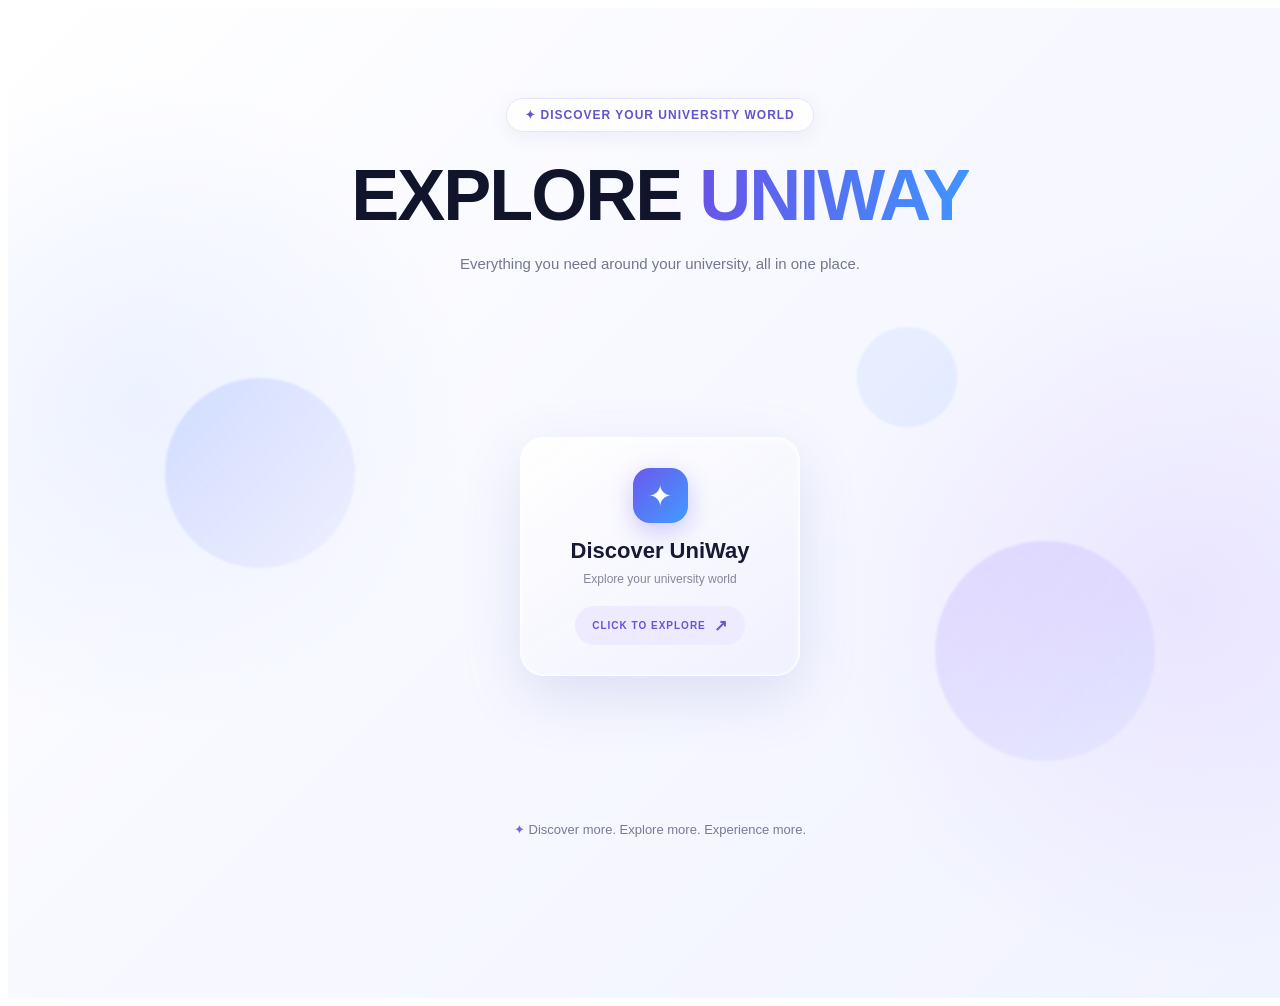
==== prototype/preview.html @ ed2657e5 "Update UniWay website" ====
<!DOCTYPE html>
<html>
<head>
    <meta charset="utf-8">
    <meta name="viewport" content="width=device-width, initial-scale=1">
    <title></title>
</head>
<style>
/* =================================
   UNIWAY EXPLORE SECTION
================================= */

.uniway-explore {
    position: relative;
    width: 100%;
    min-height: 850px;
    padding: 90px 20px 50px;
    overflow: hidden;

    background:
        radial-gradient(
            circle at 10% 40%,
            rgba(112, 151, 255, 0.10),
            transparent 25%
        ),
        radial-gradient(
            circle at 90% 60%,
            rgba(161, 111, 255, 0.12),
            transparent 28%
        ),
        linear-gradient(
            135deg,
            #ffffff,
            #f7f8ff,
            #f1f3ff
        );

    font-family: 'Poppins', sans-serif;
}

/* Heading */

.explore-heading {
    position: relative;
    z-index: 5;
    text-align: center;
    margin-bottom: 25px;
}

.explore-tag {
    display: inline-block;
    padding: 9px 18px;
    border-radius: 30px;

    background: rgba(255, 255, 255, 0.85);
    border: 1px solid #e4e5fa;

    color: #6254cf;
    font-size: 12px;
    font-weight: 700;
    letter-spacing: 1px;

    box-shadow: 0 5px 20px rgba(70, 70, 150, 0.08);
}

.explore-heading h2 {
    margin: 22px 0 10px;

    font-size: clamp(38px, 6vw, 72px);
    font-weight: 900;
    letter-spacing: -2px;

    color: #11152b;
}

.explore-heading h2 span {
    background: linear-gradient(
        90deg,
        #6654e8,
        #4094ff
    );

    -webkit-background-clip: text;
    background-clip: text;
    color: transparent;
}

.explore-heading p {
    color: #73778d;
    font-size: 15px;
    line-height: 1.7;
}

/* =================================
   INTERACTIVE STAGE
================================= */

.explore-stage {
    position: relative;

    width: 100%;
    max-width: 1100px;
    height: 510px;

    margin: 0 auto;

    display: flex;
    align-items: center;
    justify-content: center;
}

/* Background glowing circles */

.glow {
    position: absolute;
    border-radius: 50%;
    filter: blur(1px);
    pointer-events: none;
}

.glow-one {
    width: 190px;
    height: 190px;

    left: 5%;
    top: 15%;

    background: linear-gradient(
        135deg,
        rgba(78, 126, 255, 0.18),
        rgba(139, 93, 255, 0.05)
    );
}

.glow-two {
    width: 220px;
    height: 220px;

    right: 5%;
    bottom: 10%;

    background: linear-gradient(
        135deg,
        rgba(145, 99, 255, 0.17),
        rgba(70, 143, 255, 0.05)
    );
}

.glow-three {
    width: 100px;
    height: 100px;

    right: 23%;
    top: 5%;

    background: rgba(91, 157, 255, 0.10);
}

/* =================================
   CENTRAL RECTANGLE
================================= */

.explore-center {
    position: relative;
    z-index: 10;

    width: 280px;
    min-height: 220px;

    padding: 30px 20px;

    border: 1px solid rgba(255, 255, 255, 0.9);
    border-radius: 24px;

    background: linear-gradient(
        145deg,
        rgba(255, 255, 255, 0.97),
        rgba(239, 240, 255, 0.95)
    );

    box-shadow:
        0 20px 60px rgba(77, 84, 180, 0.15),
        inset 0 1px 5px white;

    cursor: pointer;
    font-family: inherit;
    text-align: center;

    transition:
        transform 0.35s ease,
        box-shadow 0.35s ease;
}

.explore-center:hover {
    transform: translateY(-7px);

    box-shadow:
        0 25px 70px rgba(92, 77, 210, 0.24);
}

.center-symbol {
    width: 55px;
    height: 55px;

    margin: 0 auto 15px;

    display: flex;
    align-items: center;
    justify-content: center;

    border-radius: 17px;

    background: linear-gradient(
        135deg,
        #6b59ed,
        #419bff
    );

    color: white;
    font-size: 29px;

    box-shadow: 0 8px 25px rgba(103, 91, 238, 0.3);
}

.explore-center h3 {
    margin: 0 0 8px;
    font-size: 22px;
    color: #171a35;
}

.explore-center p {
    margin: 0 0 20px;
    font-size: 12px;
    color: #85879b;
}

.center-action {
    display: inline-flex;
    align-items: center;
    gap: 8px;

    padding: 10px 17px;
    border-radius: 30px;

    background: #eeeaff;
    color: #6654d9;

    font-size: 10px;
    font-weight: 800;
    letter-spacing: 1px;
}

.arrow {
    font-size: 16px;
}

/* =================================
   FEATURE CARDS
================================= */

.feature-card {
    position: absolute;
    z-index: 4;

    width: 225px;
    min-height: 135px;

    padding: 18px;

    text-decoration: none;
    color: #20233e;

    background: rgba(255, 255, 255, 0.88);

    border: 1px solid rgba(255, 255, 255, 0.95);
    border-radius: 17px;

    box-shadow: 0 12px 35px rgba(63, 76, 155, 0.10);

    backdrop-filter: blur(15px);
    -webkit-backdrop-filter: blur(15px);

    opacity: 0;
    visibility: hidden;

    transform: scale(0.5) translateY(30px);

    pointer-events: none;

    transition:
        opacity 0.45s ease,
        transform 0.55s cubic-bezier(.2,.8,.2,1),
        visibility 0.45s;
}

.feature-card:hover {
    transform: translateY(-8px) scale(1.04) !important;

    box-shadow: 0 18px 40px rgba(84, 74, 194, 0.20);

    border-color: #c9c4ff;
}

.feature-icon {
    width: 38px;
    height: 38px;

    display: flex;
    align-items: center;
    justify-content: center;

    border-radius: 11px;

    background: #f0eeff;

    font-size: 21px;
}

.feature-card h3 {
    font-size: 14px;
    margin: 10px 0 5px;
    font-weight: 700;
}

.feature-card p {
    font-size: 11px;
    line-height: 1.5;
    margin: 0;
    color: #85879b;
}

/* Feature card positions */

.card-one {
    top: 5%;
    left: 7%;
}

.card-two {
    top: 2%;
    left: 50%;
    margin-left: -112px;
}

.card-three {
    top: 5%;
    right: 7%;
}

.card-four {
    bottom: 5%;
    left: 7%;
}

.card-five {
    bottom: 2%;
    left: 50%;
    margin-left: -112px;
}

.card-six {
    bottom: 5%;
    right: 7%;
}

/* =================================
   OPEN ANIMATION
================================= */

.explore-stage.active .feature-card {
    opacity: 1;
    visibility: visible;
    transform: scale(1) translateY(0);
    pointer-events: auto;
}

.explore-stage.active .card-one {
    transition-delay: 0.05s;
}

.explore-stage.active .card-two {
    transition-delay: 0.12s;
}

.explore-stage.active .card-three {
    transition-delay: 0.19s;
}

.explore-stage.active .card-four {
    transition-delay: 0.26s;
}

.explore-stage.active .card-five {
    transition-delay: 0.33s;
}

.explore-stage.active .card-six {
    transition-delay: 0.40s;
}

.explore-stage.active .explore-center {
    transform: scale(0.92);
}

/* Footer */

.explore-footer {
    text-align: center;
    margin-top: 10px;

    color: #777b96;
    font-size: 13px;
}

.explore-footer span {
    color: #7764e8;
}

/* =================================
   MOBILE RESPONSIVENESS
================================= */

@media (max-width: 768px) {

    .uniway-explore {
        padding: 65px 15px 40px;
        min-height: auto;
    }

    .explore-heading h2 {
        font-size: 42px;
    }

    .explore-heading p {
        font-size: 13px;
    }

    .explore-stage {
        height: auto;
        min-height: 280px;

        display: flex;
        flex-direction: column;

        gap: 15px;
        padding: 20px 0;
    }

    .explore-center {
        width: min(280px, 100%);
        min-height: 210px;
        flex-shrink: 0;
    }

    .feature-card {
        position: relative;

        top: auto;
        left: auto;
        right: auto;
        bottom: auto;

        margin: 0;

        width: 100%;
        max-width: 340px;
        min-height: 110px;

        display: block;

        transform: translateY(20px) scale(0.95);
    }

    .explore-stage.active .feature-card {
        transform: translateY(0) scale(1);
    }

    .explore-stage.active .explore-center {
        transform: scale(1);
    }

    .glow {
        opacity: 0.5;
    }

    .explore-footer {
        font-size: 11px;
        padding-top: 15px;
    }
}

@media (max-width: 768px) {
    .explore-center {
        order: -1;
    }

    .feature-card {
        order: 1;
    }
}
</style>
<body>
<section class="uniway-explore" id="explore">

    <div class="explore-heading">
        <span class="explore-tag">✦ DISCOVER YOUR UNIVERSITY WORLD</span>

        <h2>
            EXPLORE <span>UNIWAY</span>
        </h2>

        <p>
            Everything you need around your university,
            all in one place.
        </p>
    </div>

    <div class="explore-stage" id="exploreStage">

        <!-- Background decorations -->
        <div class="glow glow-one"></div>
        <div class="glow glow-two"></div>
        <div class="glow glow-three"></div>

        <!-- Feature cards -->

        <a href="boarding.html" class="feature-card card-one">
            <div class="feature-icon">🏠</div>
            <h3>Boarding & Accommodation</h3>
            <p>Find student rooms and affordable places to stay.</p>
        </a>

        <a href="food.html" class="feature-card card-two">
            <div class="feature-icon">🍔</div>
            <h3>Food & Restaurants</h3>
            <p>Discover affordable meals and restaurants.</p>
        </a>

        <a href="transport.html" class="feature-card card-three">
            <div class="feature-icon">🚌</div>
            <h3>Transport & Routes</h3>
            <p>Explore buses, routes and travel options.</p>
        </a>

        <a href="shops.html" class="feature-card card-four">
            <div class="feature-icon">🛍️</div>
            <h3>Shops & Essentials</h3>
            <p>Find shops and everyday necessities.</p>
        </a>

        <a href="maps.html" class="feature-card card-five">
            <div class="feature-icon">📍</div>
            <h3>Maps & Navigation</h3>
            <p>Locate important places around campus.</p>
        </a>

        <a href="university-life.html" class="feature-card card-six">
            <div class="feature-icon">🎓</div>
            <h3>University Life</h3>
            <p>Discover facilities and student services.</p>
        </a>

        <!-- Central clickable rectangle -->

        <button class="explore-center" id="exploreToggle"
                type="button"
                aria-expanded="false"
                aria-controls="exploreStage">

            <div class="center-symbol">✦</div>

            <h3>Discover UniWay</h3>

            <p>Explore your university world</p>

            <span class="center-action">
                CLICK TO EXPLORE
                <span class="arrow">↗</span>
            </span>

        </button>

    </div>

    <div class="explore-footer">
        <span>✦</span>
        Discover more. Explore more. Experience more.
    </div>

</section>
<script>
// =================================
// UNIWAY EXPLORE INTERACTION
// =================================

const exploreToggle = document.getElementById("exploreToggle");

const exploreStage = document.getElementById("exploreStage");

// Click central rectangle to show/hide feature cards

exploreToggle.addEventListener("click", function () {

    // Toggle active class
    exploreStage.classList.toggle("active");

    // Check whether section is open
    const isOpen = exploreStage.classList.contains("active");

    // Update accessibility state
    exploreToggle.setAttribute("aria-expanded", isOpen);

    // Update button text
    if (isOpen) {

        exploreToggle.querySelector("h3").textContent =
            "Explore UniWay";

        exploreToggle.querySelector(".center-action").innerHTML =
            'CLICK TO CLOSE <span class="arrow">↙</span>';

    } else {

        exploreToggle.querySelector("h3").textContent =
            "Discover UniWay";

        exploreToggle.querySelector(".center-action").innerHTML =
            'CLICK TO EXPLORE <span class="arrow">↗</span>';

    }

});    
</script>
</body>
</html>
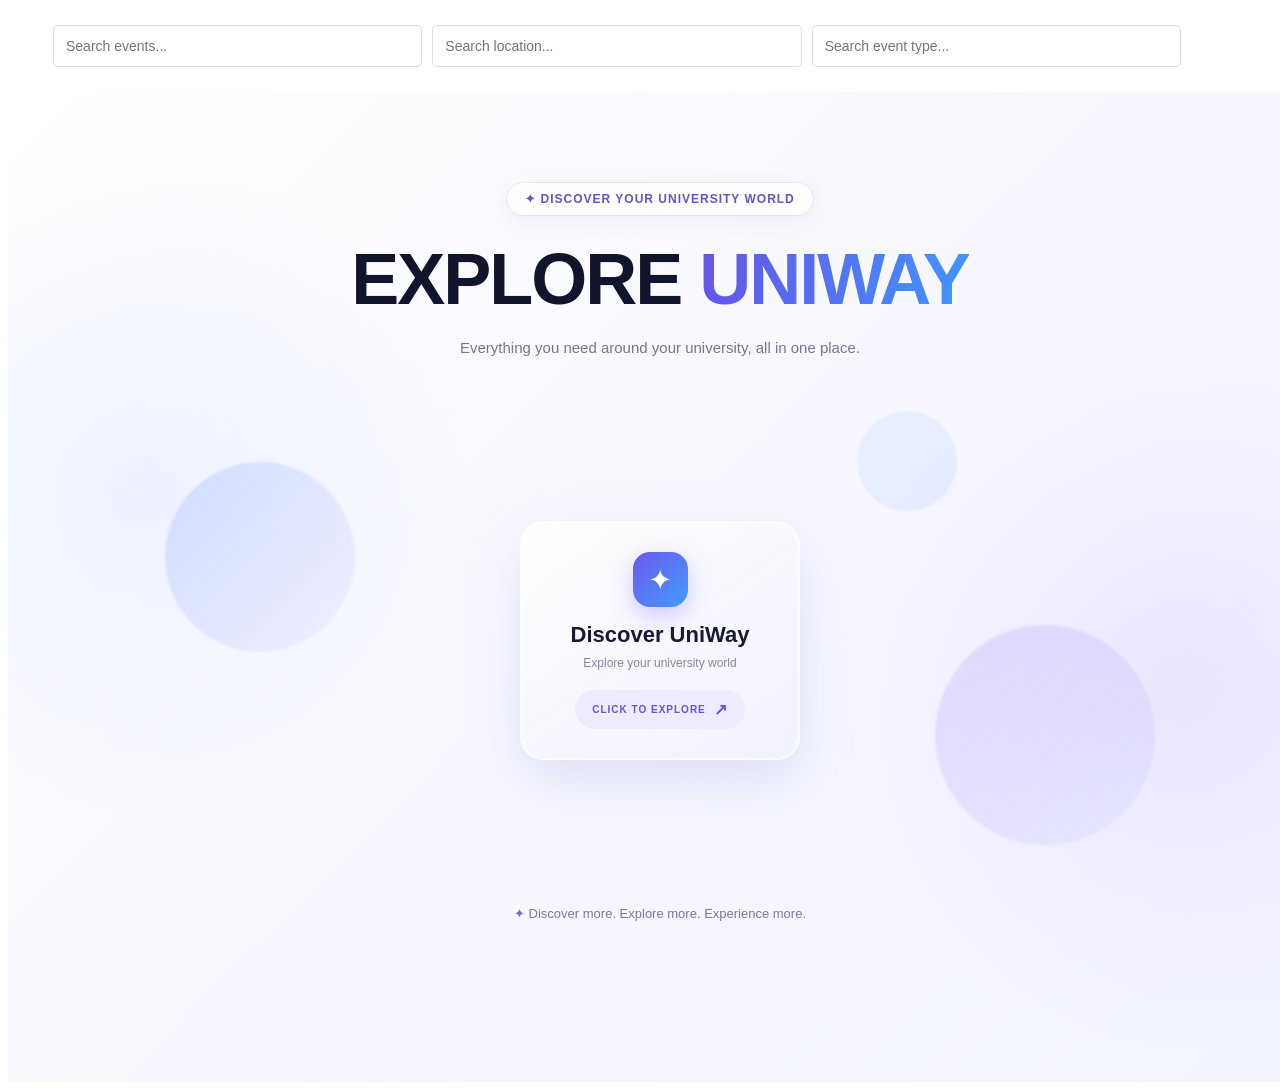
==== commit be8c4e74: "Update UniWay website and frontend design" ====
--- a/prototype/preview.html
+++ b/prototype/preview.html
@@ -498,8 +498,65 @@
         order: 1;
     }
 }
+/* =============================
+   SEARCH SECTION
+============================= */
+.search-section {
+    margin-top: 50px;
+    position: relative;
+    z-index: 2;
+    margin: 25px 45px;
+}
+
+.search-content {
+    display: flex;
+    align-items: stretch;
+    gap: 10px;
+    width: 100%;
+}
+
+.search-content input[type="text"] {
+    flex: 1;
+    min-width: 0;
+    padding: 12px;
+    font-size: 14px;
+    border: 1px solid #ddd;
+    border-radius: 5px;
+    outline: none;
+    background: var(--white-clr);
+}
+
+.search-content input[type="text"]:focus {
+    border-color: var(--purple-clr);
+}
+
+.search-content button {
+    flex-shrink: 0;
+    padding: 12px 18px;
+    background: var(--purple-clr);
+    color:  var(--white-clr);
+    border: none;
+    border-radius: 5px;
+    cursor: pointer;
+}
+
 </style>
 <body>
+    <!-- SEARCH SECTION -->
+    <section class="search-section">
+      <div class="search-content">
+        <input type="text" id="searchBtn" placeholder="Search events..." />
+
+        <input type="text" id="searchBtn" placeholder="Search location..." />
+
+        <input type="text" id="searchBtn" placeholder="Search event type..." />
+
+        <button type="button" id="searchBtn">
+          <i class="fa-solid fa-search"></i>
+        </button>
+      </div>
+    </section>
+
 <section class="uniway-explore" id="explore">
 
     <div class="explore-heading">
